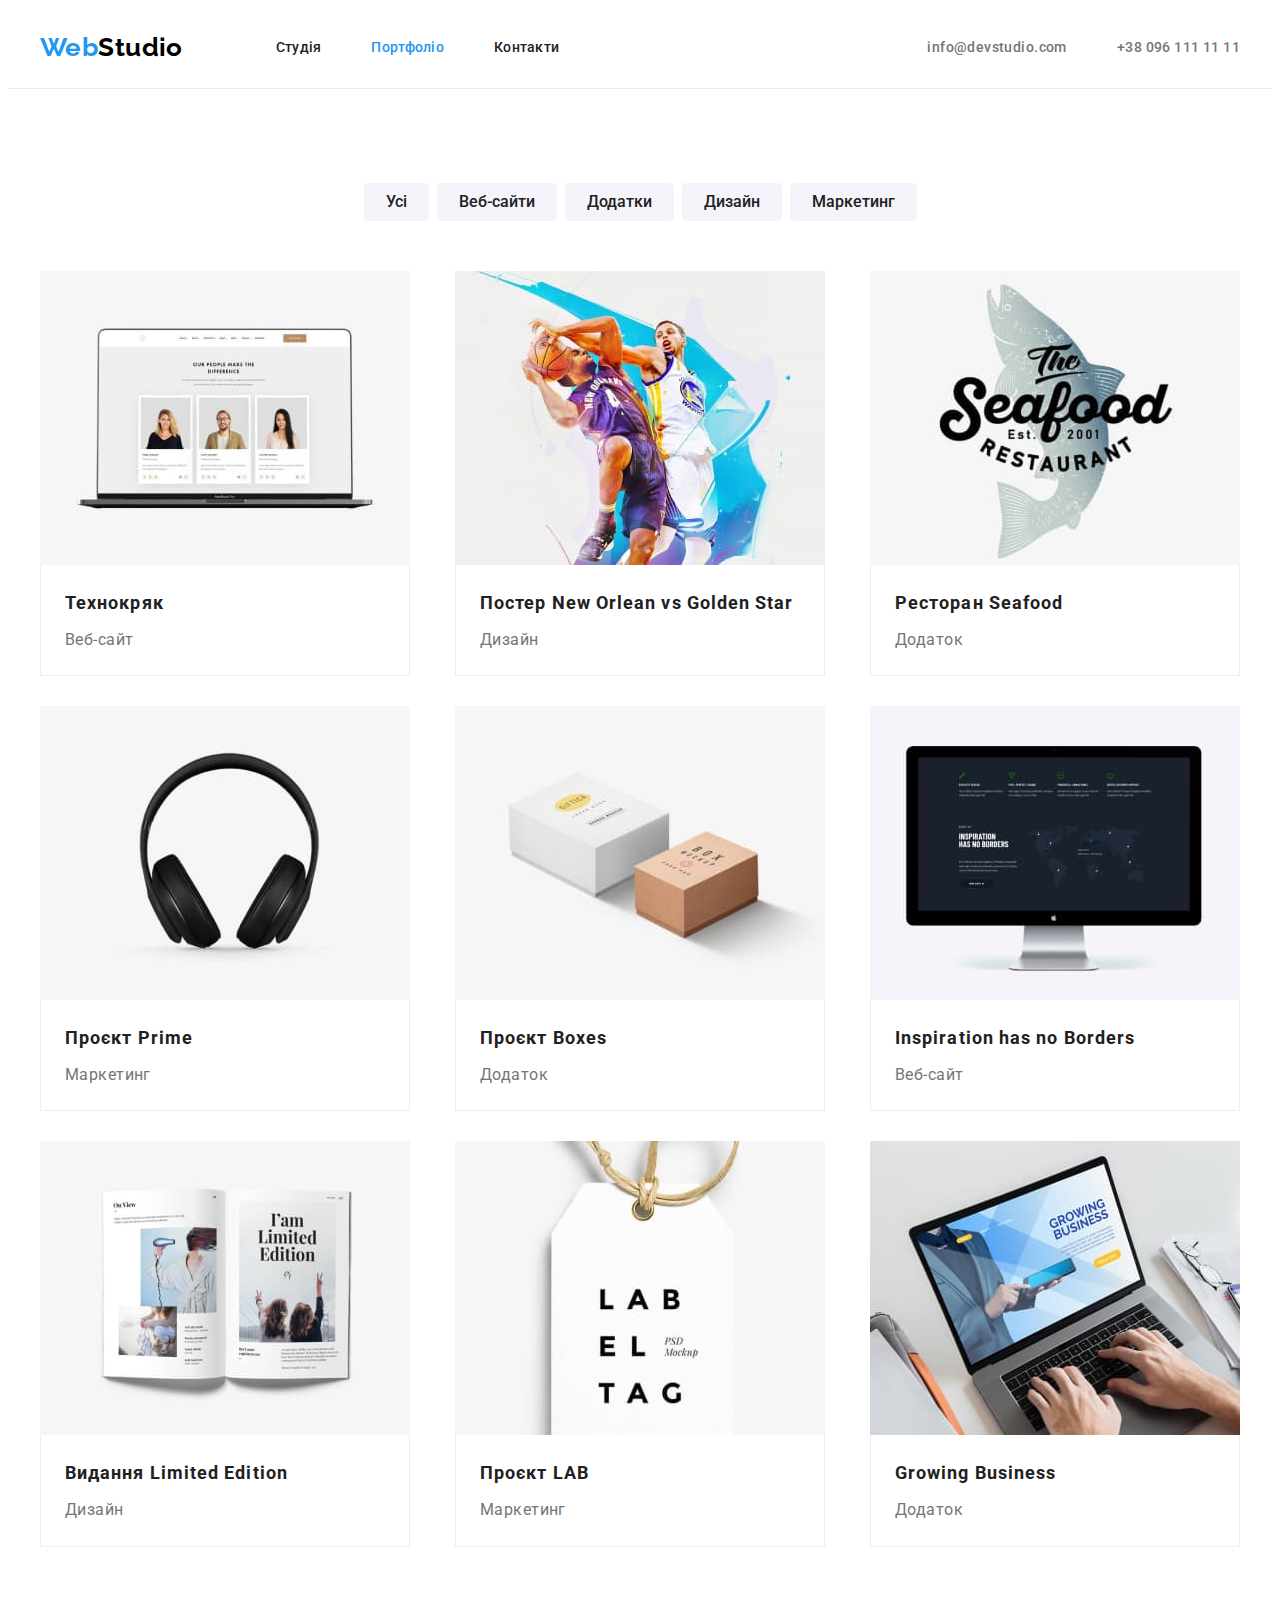
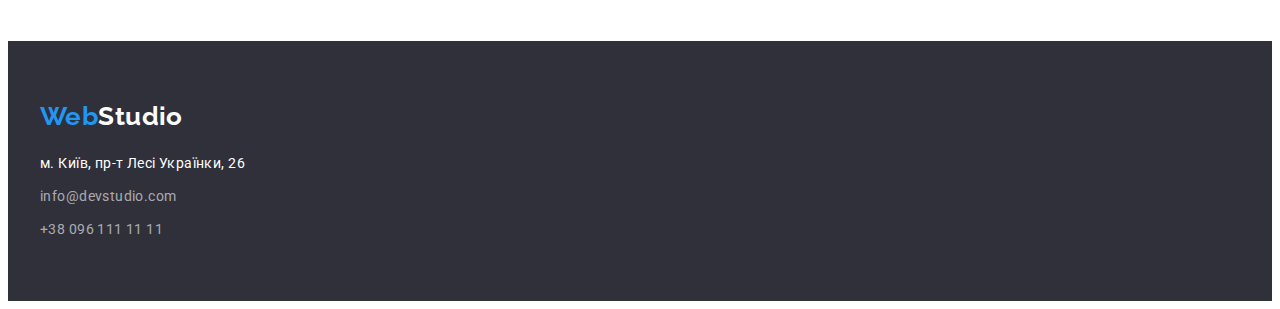
==== portfolio.html @ f6a39362 "Initial commit" ====
<!DOCTYPE html>
<html lang="uk">
<head>
    <meta charset="UTF-8">
    <meta http-equiv="X-UA-Compatible" content="IE=edge">
    <meta name="viewport" content="width=device-width, initial-scale=1.0">
    <title>Portfolio</title>
    <link rel="preconnect" href="https://fonts.googleapis.com">
    <link rel="preconnect" href="https://fonts.gstatic.com" crossorigin>
    <link href="https://fonts.googleapis.com/css2?family=Raleway:wght@700&family=Roboto:wght@400;500;700;900&display=swap"
          rel="stylesheet">
    <link rel="stylesheet" href="https://cdnjs.cloudflare.com/ajax/libs/modern-normalize/1.1.0/modern-normalize.min.css"
          integrity="sha512-wpPYUAdjBVSE4KJnH1VR1HeZfpl1ub8YT/NKx4PuQ5NmX2tKuGu6U/JRp5y+Y8XG2tV+wKQpNHVUX03MfMFn9Q=="
          crossorigin="anonymous" referrerpolicy="no-referrer" />
    <link rel="stylesheet" href="styles/styles.css">
</head>
<body>

    <!-- Шапка -->
    <header class="header">
        <div class="container header-container">
            <nav class="main-nav">
                <a class="nav-link links" href="./index.html">Web<span class="nav-logo">Studio</span></a>
                <ul class="list nav-list">
                    <li class="list-item">
                        <a class="item-link links" href="./index.html">Студія</a>
                    </li>
                    <li class="list-item">
                        <a class="item-link links" href="./portfolio.html"><span class="link-blue">Портфоліо</span></a>
                    </li>
                    <li class="list-item">
                        <a class="item-link links" href="">Контакти</a>
                    </li>
                </ul>
            </nav>
            <ul class="list header-contact">
                <li class="item-contacts">
                    <a class="contacts links" href="mailto:info@devstudio.com">info@devstudio.com</a>
                </li>
                <li class="item-contacts">
                    <a class="contacts links" href="tel:+380961111111">+38 096 111 11 11</a>
                </li>
            </ul>
        </div>
    </header>
    <main>
        <!-- Портфоліо -->
        <section class="section">
            <div class="container">
            <h1 class="hidden-title">Портфоліо</h1>
            <ul class="items-btn list">
                <li class="item-btn"><button type="button" class="btn-portfolio">Усі</button></li>
                <li class="item-btn"><button type="button" class="btn-portfolio">Веб-сайти</button></li>
                <li class="item-btn"><button type="button" class="btn-portfolio">Додатки</button></li>
                <li class="item-btn"><button type="button" class="btn-portfolio">Дизайн</button></li>
                <li class="item-btn"><button type="button" class="btn-portfolio">Маркетинг</button></li>
            </ul>
            <!-- Приклади робіт -->
            <ul class="items-portfolio list">
                <li class="portfolio-item">
                    <a class="link-portfolio links" href="#">
                     <img class="img-portfolio" src="./images/portfolio/img.jpg" alt="На ноутбуці відкритий веб-сайт, з працівниками" width="370">
                     <div class="container-portfolio">
                     <h2 class="title-portfolio">Технокряк</h2>
                     <p class="text-portfolio">Веб-сайт</p>
                     </div>
                    </a> 
                </li>
                <li class="portfolio-item">
                    <a class="link-portfolio links" href="#">
                     <img class="img-portfolio" src="./images/portfolio/img-1.jpg" alt="Два баскетболиста" width="370">
                     <div class="container-portfolio">
                         <h2 class="title-portfolio">Постер New Orlean vs Golden Star</h2>
                         <p class="text-portfolio">Дизайн</p>
                     </div>
                    </a>
                </li>
                <li class="portfolio-item">
                    <a class="link-portfolio links" href="#">
                     <img class="img-portfolio" src="./images/portfolio/img-2.jpg" alt="Логотип ресторана у вигляди риби"  width="370">
                     <div class="container-portfolio">
                     <h2 class="title-portfolio">Ресторан Seafood</h2>
                     <p class="text-portfolio">Додаток</p>
                     </div>
                    </a>
                </li>
                <li class="portfolio-item">
                    <a class="link-portfolio links" href="#">
                     <img class="img-portfolio" src="./images/portfolio/img-3.jpg" alt="Навушники" width="370">
                     <div class="container-portfolio">
                     <h2 class="title-portfolio">Проєкт Prime</h2>
                     <p class="text-portfolio">Маркетинг</p>
                     </div>
                    </a>
                </li>
                <li class="portfolio-item">
                    <a class="link-portfolio links" href="#">
                     <img class="img-portfolio" src="./images/portfolio/img-4.jpg" alt="Біла і коричнева коробочка" width="370">
                     <div class="container-portfolio">
                     <h2 class="title-portfolio">Проєкт Boxes</h2>
                     <p class="text-portfolio">Додаток</p>
                     </div>
                    </a>
                </li>
                <li class="portfolio-item">
                    <a class="link-portfolio links" href="#">
                     <img class="img-portfolio" src="./images/portfolio/img-5.jpg" alt="Монітор комп'ютера" width="370">
                     <div class="container-portfolio">
                     <h2 class="title-portfolio">Inspiration has no Borders</h2>
                     <p class="text-portfolio">Веб-сайт</p>
                     </div>
                    </a> 
                </li>
                <li class="portfolio-item">
                    <a class="link-portfolio links" href="#">
                     <img class="img-portfolio" src="./images/portfolio/img-6.jpg" alt="Розгорнутий журнал з жінками з довгим волоссям" width="370">
                     <div class="container-portfolio">
                     <h2 class="title-portfolio">Видання Limited Edition</h2>
                     <p class="text-portfolio">Дизайн</p>
                     </div>
                    </a>
                </li>
                <li class="portfolio-item">
                    <a class="link-portfolio links" href="#">
                     <img class="img-portfolio" src="./images/portfolio/img-7.jpg" alt="Бірка з текстом" width="370">
                     <div class="container-portfolio">
                     <h2 class="title-portfolio">Проєкт LAB</h2>
                     <p class="text-portfolio">Маркетинг</p>
                     </div>
                    </a> 
                </li>
                <li class="portfolio-item">
                    <a class="link-portfolio links" href="#">
                     <img class="img-portfolio" src="./images/portfolio/img-8.jpg" alt="Чоловік набирає текст на ноутбуці" width="370">
                     <div class="container-portfolio">
                     <h2 class="title-portfolio">Growing Business</h2>
                     <p class="text-portfolio">Додаток</p>
                     </div>
                    </a>
                </li>
            </ul>
            </div>
        </section>
    </main>
    <!-- Підвал -->
    <footer class="footer">
        <div class="container footer-container">
            <a class="footer-link links" href="./index.html">Web<span class="logo-footer">Studio</span></a>
            <address class="address-footer">
                <ul class="items-footer list">
                    <li class="footer-item"><a class="link-footer address links"
                            href="https://goo.gl/maps/535pKmFVqk2q9P2UA">м. Київ, пр-т Лесі Українки, 26</a></li>
                    <li class="footer-item"><a class="link-footer links"
                            href="mailto:info@devstudio.com">info@devstudio.com</a></li>
                    <li class="footer-item"><a class="link-footer links" href="tel:+380961111111">+38 096 111 11 11</a></li>
                </ul>
            </address>
        </div>
    </footer>
</body>
</html>
---- styles/styles.css ----
:root {
      /* Color */
    --primary-text-color:#212121;
    --secondary-text-color:#757575;
    --blue-text-color:#2196F3;
    --white-text-color:#FFFFFF;
    --logo-text-color: #000000;
   
     /* Background-color */
    --primary-backg-color: #FFFFFF;
    --secondary-back-color: #2F303A;
    --button-backg-color: #2196F3;
    --background-color: #F5F4FA;
}

body {
font-family: 'Roboto',
sans-serif;
    font-size: 14px;
    letter-spacing: 0.03em;
    color: var(--primary-text-color);
}
.container {
    width: 1200px;
    padding-left: 15px;
    padding-right: 15px;
    margin-left: auto;
    margin-right: auto;
    /* outline: 2px solid red;
    outline-offset: -2px; */
}
img {
    display: block;
    max-width: 100%;
    height: auto;
}
.list {
    list-style: none;
    padding: 0;
    margin: 0;
}
.links {
    text-decoration: none;
}
.hidden-title {
    position: absolute;
    width: 1px;
    height: 1px;
    margin: -1px;
    border: 0;
    padding: 0;
    white-space: nowrap;
    clip-path: inset(100%);
    clip: rect(0 0 0 0);
    overflow: hidden;
}
h1, h2, h3, p {
    margin-top: 0;
    margin-bottom: 0;
}
 
.section {
    padding-top: 94px;
    padding-bottom: 94px;
}

/* Шапка */

.header {
    border-bottom: 1px solid #ECECEC;      
}
.header-container {
    display: flex;
    align-items: center;
}
.main-nav {
    display: flex;
    align-items: center;
    gap: 93px;
}
.nav-list {
    display: flex;
    gap: 50px;
    align-items: center;
}
.header-contact {
    display: flex;
    gap: 50px;
    margin-left: auto;
}

.nav-link {
    padding-top: 24px;
    padding-bottom: 25px;

    color: var(--blue-text-color);
    font-family: 'Raleway';
    font-weight: 700;
    font-size: 26px;
    line-height: 1.19;
}
.nav-logo {
    color: var(--logo-text-color);
}
.link-blue {
    color: var(--blue-text-color);
}

.item-link {
    padding-top: 32px;
    padding-bottom: 32px;

    color: var(--primary-text-color);
    font-weight: 500;
    line-height: 1.14;
    letter-spacing: 0.02em;
}
.item-link:hover,
.item-link:focus {
    color: var(--blue-text-color);
}
.contacts {
    color: var(--secondary-text-color);
    font-weight: 500;
    line-height: 1.14;
}
.contacts:hover,
.contacts:focus {
    color: var(--blue-text-color);
}
/* Основний контент index.html */

.sections {
    padding-top: 200px;
    padding-bottom: 200px;

    background-color: var(--secondary-back-color);
}
.title {
    margin-bottom: 30px;
    margin-left: auto;
    margin-right: auto;
    width: 696px;

    color: var(--white-text-color);
    font-weight: 900;
    font-size: 44px;
    line-height: 1.36;
    text-align: center;
    letter-spacing: 0.06em;
    text-transform: uppercase;
}
.button {
    display: block;
    margin: 0 auto;
    padding: 10px 32px;

    color: var(--white-text-color);
    background-color: var(--button-backg-color);
    box-shadow: 0px 4px 4px rgba(0, 0, 0, 0.15);
    border-radius: 4px;
    cursor: pointer;
    border: none;
    font-family: 'Roboto';  
    font-weight: 700;
    font-size: 16px;
    line-height: 1.87;
    letter-spacing: 0.06em;
}
/* Особливасті */

.features-list {
    display: flex;
    gap: 30px;
}
.title-features {
    margin-bottom: 10px;

    font-weight: 700;
    font-size: 14px;
    line-height: 1.14;
    text-transform: uppercase;
    }
.subtitle-features {
    color: var(--secondary-text-color);
    font-style: normal;
    line-height: 1.71;
}
/* Робочий процес */

.section-work-process {
    padding-top: 0px;
}

.list-work-process {
    display: flex;
    gap: 30px;
    justify-content: space-between;
}

.subject,
.subject-team {
    margin-bottom: 50px;

    font-weight: 700;
    font-size: 36px;
    line-height: 1.17;
    text-align: center;
}
/* Наша команда */

.list-team {
    display: flex;
    gap: 30px;
    justify-content: space-between;
}
.picture-team {
    margin-bottom: 30px;
}
.section-team {
    background-color: var(--background-color);
}
.item-team {
    background-color: var(--primary-backg-color);
    box-shadow: 0px 1px 3px rgba(0, 0, 0, 0.12), 0px 1px 1px rgba(0, 0, 0, 0.14), 0px 2px 1px rgba(0, 0, 0, 0.2);
    border-radius: 0px 0px 4px 4px;
}
.title-team {
    margin-bottom: 10px;

    font-weight: 500;
    font-size: 16px;
    line-height: 1.19;
    text-align: center;
}
.subtitle-team {
    margin-bottom: 30px;

    color: var(--secondary-text-color);
    font-size: 16px;
    line-height: 1.19;
    text-align: center;
}

/* Основний контент portfolio.html */

.container-portfolio {
    padding: 20px 24px;
    border-left: 1px solid #EEEEEE;
    border-right: 1px solid #EEEEEE;
    border-bottom: 1px solid #EEEEEE;
}
.items-btn {
    display: flex;
    justify-content: center;
    gap: 8px;
    margin-bottom: 50px;
}
.items-portfolio {
    display: flex;
    flex-wrap: wrap;
    justify-content: space-between;
    gap: 30px;
}
.btn-portfolio {
    padding: 6px 22px;

    color: var(--primary-text-color);
    background-color: var(--background-color);
    font-family: 'Roboto';
    font-weight: 500;
    font-size: 16px;
    line-height: 1.6;
    border-radius: 4px;
    cursor: pointer;
    border: none;
}
.btn-portfolio:hover,
.btn-portfolio:focus {
    color: var(--white-text-color);
    background-color: var(--button-backg-color);
}
.title-portfolio {
    margin-bottom: 4px;

    color: var(--primary-text-color);
    font-weight: 700;
    font-size: 18px;
    line-height: 2;
    letter-spacing: 0.06em;
}
.text-portfolio {
    color: var(--secondary-text-color);
    font-size: 16px;
    line-height: 1.9;
}
.portfolio-item {
    background-color: var(--primary-backg-color);
}

 /* Підвал */

 .items-footer {
     margin-top: 20px;
 }
 .footer-item:not(:last-child) {
     margin-bottom: 9px;
 }
.footer {
    background-color: var(--secondary-back-color);
    padding-top: 60px;
    padding-bottom: 60px;
}

.footer-link {
    color: var(--blue-text-color);
    font-family: 'Raleway';
    font-weight: 700;
    font-size: 26px;
    line-height: 1.19;
}
.logo-footer {
    color: var(--white-text-color);
}
.link-footer {
    color: rgba(255, 255, 255, 0.6);
    font-style: normal;
    line-height: 1.71;
}
.link-footer:hover,
.link-footer:focus {
    color: var(--blue-text-color);
}
.address {
    color: var(--white-text-color);
}
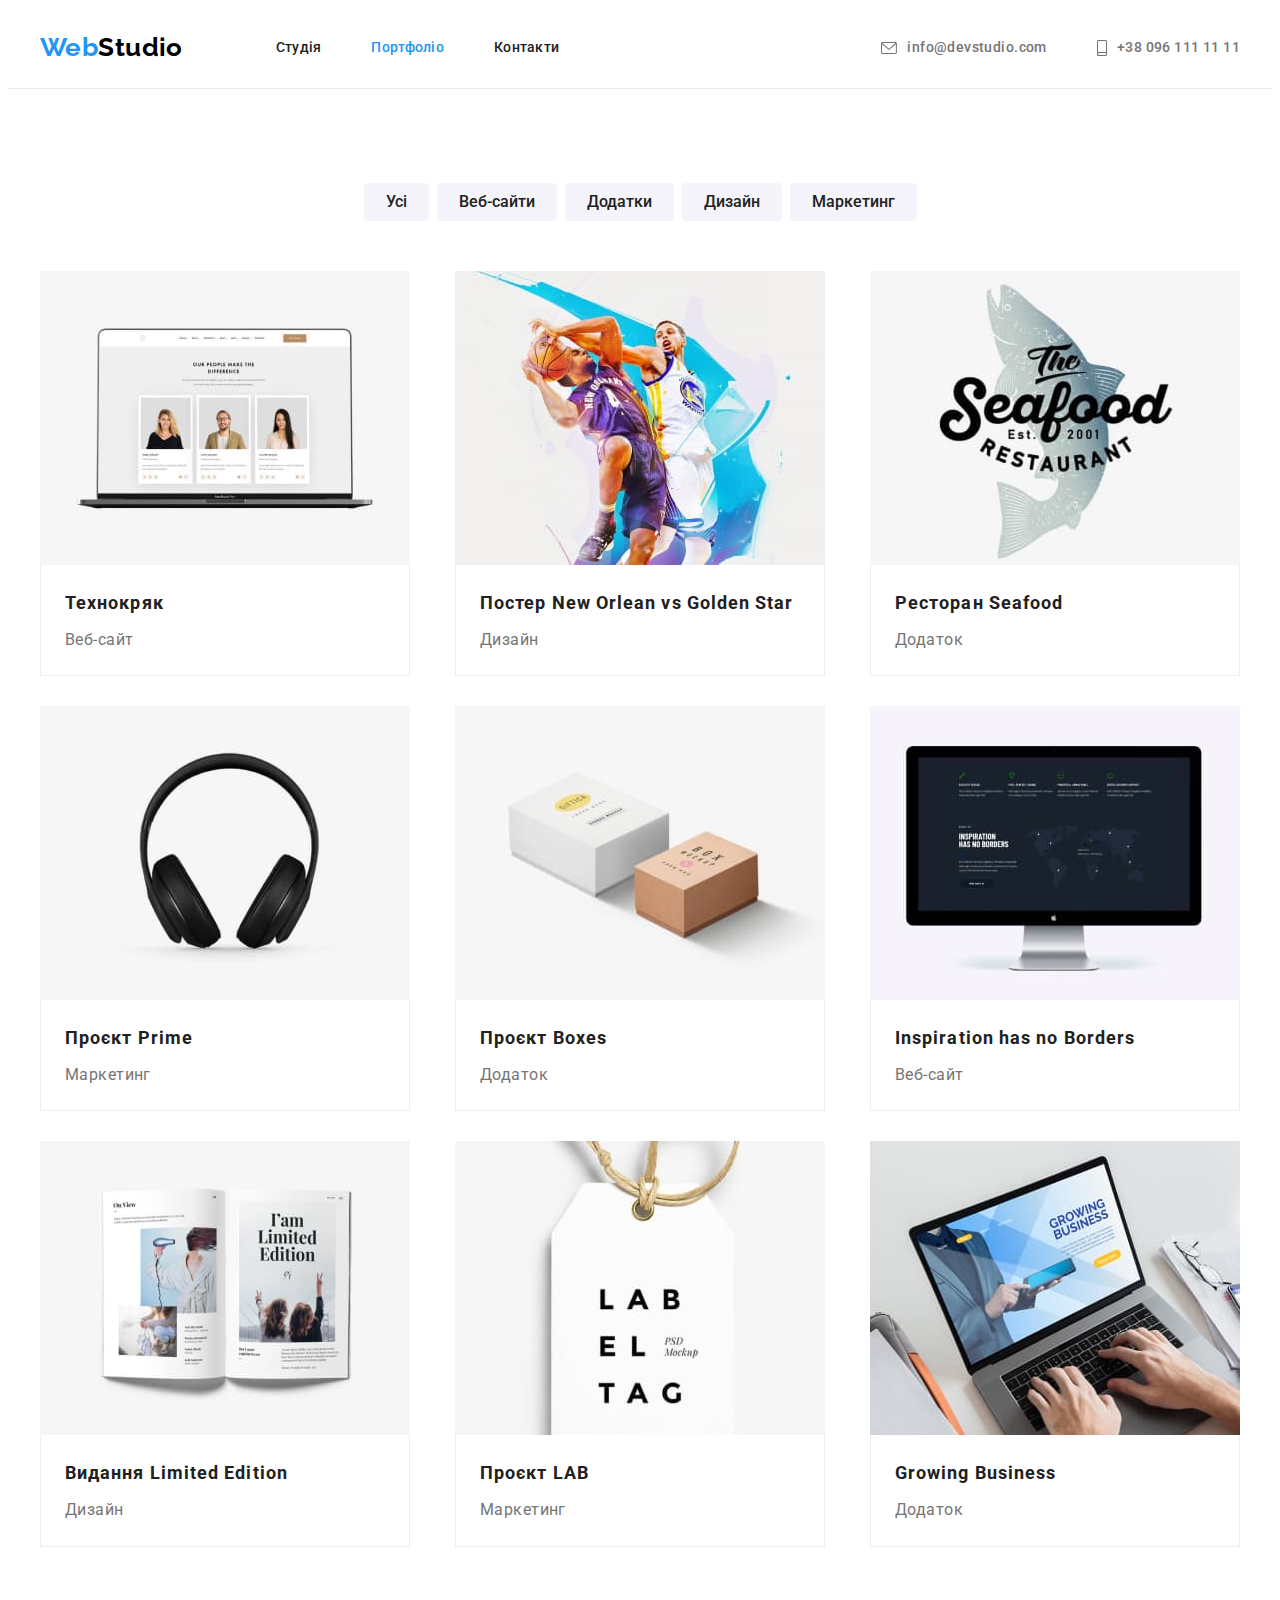
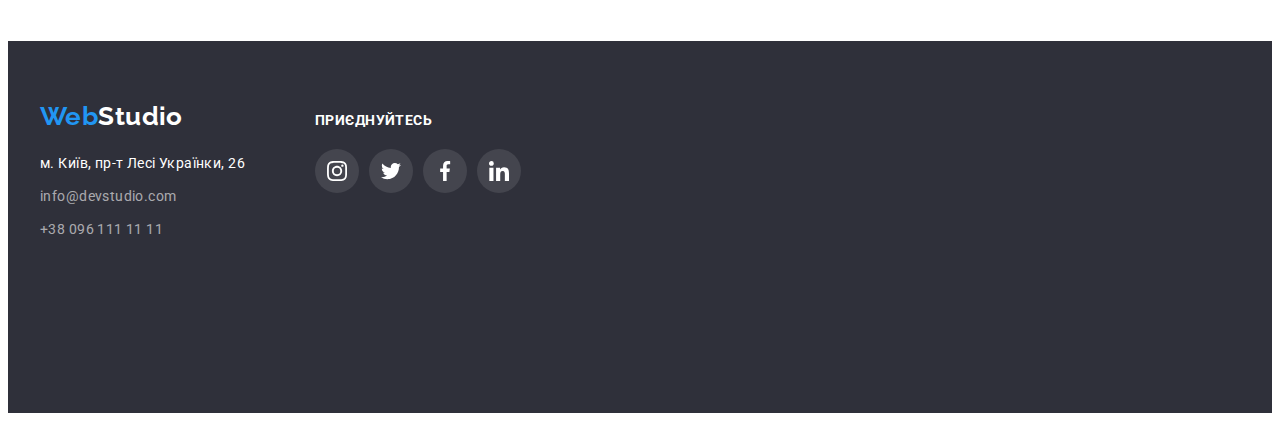
==== commit 47701585: "готове-hw4" ====
--- a/portfolio.html
+++ b/portfolio.html
@@ -35,10 +35,20 @@
             </nav>
             <ul class="list header-contact">
                 <li class="item-contacts">
-                    <a class="contacts links" href="mailto:info@devstudio.com">info@devstudio.com</a>
+                    <a class="contacts links" href="mailto:info@devstudio.com">
+                        <svg class="contact-icon" width="16" height="12">
+                            <use href="./images/icons/icons.svg#envelope"></use>
+                        </svg>
+                        info@devstudio.com
+                    </a>
                 </li>
                 <li class="item-contacts">
-                    <a class="contacts links" href="tel:+380961111111">+38 096 111 11 11</a>
+                    <a class="contacts links" href="tel:+380961111111">
+                        <svg class="contact-icon" width="10" height="16">
+                            <use href="./images/icons/icons.svg#smartphone"></use>
+                        </svg>
+                        +38 096 111 11 11
+                    </a>
                 </li>
             </ul>
         </div>
@@ -144,17 +154,59 @@
     </main>
     <!-- Підвал -->
     <footer class="footer">
-        <div class="container footer-container">
-            <a class="footer-link links" href="./index.html">Web<span class="logo-footer">Studio</span></a>
-            <address class="address-footer">
-                <ul class="items-footer list">
-                    <li class="footer-item"><a class="link-footer address links"
-                            href="https://goo.gl/maps/535pKmFVqk2q9P2UA">м. Київ, пр-т Лесі Українки, 26</a></li>
-                    <li class="footer-item"><a class="link-footer links"
-                            href="mailto:info@devstudio.com">info@devstudio.com</a></li>
-                    <li class="footer-item"><a class="link-footer links" href="tel:+380961111111">+38 096 111 11 11</a></li>
-                </ul>
-            </address>
+        <div class="container">
+            <div class="container-unifying">
+                <div class="footer-container">
+                    <a class="footer-link links" href="./index.html">Web<span class="logo-footer">Studio</span></a>
+                    <address class="address-footer">
+                        <ul class="items-footer list">
+                            <li class="footer-item"><a class="link-footer address links"
+                                    href="https://goo.gl/maps/535pKmFVqk2q9P2UA">м. Київ, пр-т Лесі Українки, 26</a></li>
+                            <li class="footer-item"><a class="link-footer links"
+                                    href="mailto:info@devstudio.com">info@devstudio.com</a></li>
+                            <li class="footer-item"><a class="link-footer links" href="tel:+380961111111">+38 096 111 11
+                                    11</a></li>
+                        </ul>
+                    </address>
+                </div>
+                <div class="icon-footer-container">
+                    <p class="text-footer">приєднуйтесь</p>
+                    <ul class="list footer-list-icon">
+                        <li class="footer-item-icon">
+                            <a class="link link-footer-icon" href="https://instagram.com" target="_blank"
+                                rel="noopener noreferrer" aria-label="Instagram">
+                                <svg class="footer-socials-icon" width="20" height="20">
+                                    <use href="./images/icons/icons.svg#instagram"></use>
+                                </svg>
+                            </a>
+                        </li>
+                        <li class="footer-item-icon">
+                            <a class="link link-footer-icon" href="https://twitter.com" aria-label="Twitter" target="_blank"
+                                rel="noopener noreferrer">
+                                <svg class="footer-socials-icon" width="20" height="20">
+                                    <use href="./images/icons/icons.svg#twitter"></use>
+                                </svg>
+                            </a>
+                        </li>
+                        <li class="footer-item-icon">
+                            <a class="link link-footer-icon" href="https://facebook.com" aria-label="Facebook"
+                                target="_blank" rel="noopener noreferrer">
+                                <svg class="footer-socials-icon" width="20" height="20">
+                                    <use href="./images/icons/icons.svg#facebook"></use>
+                                </svg>
+                            </a>
+                        </li>
+                        <li class="footer-item-icon">
+                            <a class="link link-footer-icon" href="https://linkedin.com" aria-label="LinkedIn"
+                                target="_blank" rel="noopener noreferrer">
+                                <svg class="footer-socials-icon" width="20" height="20">
+                                    <use href="./images/icons/icons.svg#linkedin"></use>
+                                </svg>
+                            </a>
+                        </li>
+                    </ul>
+                </div>
+            </div>
         </div>
     </footer>
 </body>
--- a/styles/styles.css
+++ b/styles/styles.css
@@ -6,6 +6,7 @@
     --blue-text-color:#2196F3;
     --white-text-color:#FFFFFF;
     --logo-text-color: #000000;
+    --icon-text-color:#AFB1B8;
    
      /* Background-color */
     --primary-backg-color: #FFFFFF;
@@ -121,20 +122,38 @@
     color: var(--blue-text-color);
 }
 .contacts {
+    display: flex;
+    align-items: center;
+    gap: 10px;
+
     color: var(--secondary-text-color);
     font-weight: 500;
     line-height: 1.14;
 }
-.contacts:hover,
-.contacts:focus {
-    color: var(--blue-text-color);
-}
+.contacts:hover:hover,
+.contacts:hover:focus {
+    color: var(--blue-text-color);
+}
+.contact-icon {
+    fill: currentColor;
+}
+
 /* Основний контент index.html */
 
 .sections {
+    max-width: 1600px;
+    height: 600px;
+    margin-left: auto;
+    margin-right: auto;
+    background-image: linear-gradient(to right, rgba(47, 48, 58, 0.4),
+     rgba(47, 48, 58, 0.4)),
+     url(../images/icons/Img.jpg);
+    background-repeat: no-repeat;
+    background-size: cover;
+    background-position: center;
+     
     padding-top: 200px;
     padding-bottom: 200px;
-
     background-color: var(--secondary-back-color);
 }
 .title {
@@ -187,6 +206,19 @@
     font-style: normal;
     line-height: 1.71;
 }
+
+.icon-features {
+    display: flex;
+    justify-content: center;
+    align-items: center;
+    background-color: var(--background-color);
+    border-radius: 4px;
+    width: 270px;
+    height: 120px;
+    margin-bottom: 30px;
+}
+
+
 /* Робочий процес */
 
 .section-work-process {
@@ -235,13 +267,72 @@
     text-align: center;
 }
 .subtitle-team {
-    margin-bottom: 30px;
+    margin-bottom: 16px;
 
     color: var(--secondary-text-color);
     font-size: 16px;
     line-height: 1.19;
     text-align: center;
 }
+
+.icon-team-list {
+    display: flex;
+    justify-content: center;
+    gap: 10px;
+    margin-bottom: 30px;
+}
+.link-team-icon {
+    display: flex;
+    align-items: center;
+    justify-content: center;
+    width: 44px;
+    height: 44px;
+    border-radius: 50%;
+    color: var(--icon-text-color);
+    background-color: var(--primary-backg-color);
+}
+.socials-icon {
+    fill: currentColor;
+}
+.link-team-icon:hover,
+.link-team-icon:focus {
+    color: var(--white-text-color);
+    background-color: var(--blue-text-color);
+}
+/* Постійні клієнти */
+
+.title-clients {
+    font-style: normal;
+    font-weight: 700;
+    font-size: 36px;
+    line-height: 1.16;
+    text-align: center;
+    margin-bottom: 50px;
+}
+.icon-clients-list {
+    display: flex;
+    justify-content: center;
+    gap: 30px;
+}
+.link-clients-icon {
+    display: flex;
+    align-items: center;
+    justify-content: center;
+    width: 170px;
+    height: 92px;
+    border: 1px solid;
+    border-radius: 4px;
+    color: var(--icon-text-color);
+    background-color: var(--primary-backg-color);
+}
+.logo-icon {
+    fill: currentColor;
+}
+.link-clients-icon:hover,
+.link-clients-icon:focus {
+    color: var(--button-backg-color);
+}
+
 
 /* Основний контент portfolio.html */
 
@@ -280,6 +371,7 @@
 .btn-portfolio:focus {
     color: var(--white-text-color);
     background-color: var(--button-backg-color);
+    box-shadow: 0px 3px 1px rgba(0, 0, 0, 0.1), 0px 1px 2px rgba(0, 0, 0, 0.08), 0px 2px 2px rgba(0, 0, 0, 0.12);
 }
 .title-portfolio {
     margin-bottom: 4px;
@@ -295,8 +387,8 @@
     font-size: 16px;
     line-height: 1.9;
 }
-.portfolio-item {
-    background-color: var(--primary-backg-color);
+.portfolio-item:hover {
+    box-shadow: 0px 1px 1px rgba(0, 0, 0, 0.12), 0px 4px 4px rgba(0, 0, 0, 0.06), 1px 4px 6px rgba(0, 0, 0, 0.16);
 }
 
  /* Підвал */
@@ -308,11 +400,13 @@
      margin-bottom: 9px;
  }
 .footer {
+    max-width: 1600px;
+    height: 252px;
+
     background-color: var(--secondary-back-color);
     padding-top: 60px;
     padding-bottom: 60px;
 }
-
 .footer-link {
     color: var(--blue-text-color);
     font-family: 'Raleway';
@@ -334,4 +428,41 @@
 }
 .address {
     color: var(--white-text-color);
+}
+
+.text-footer {
+    margin-bottom: 20px;
+    font-weight: 700;
+    line-height: 1.14;
+    text-transform: uppercase;
+    color: var(--white-text-color);
+}
+.footer-list-icon {
+    display: flex;
+    gap: 10px;
+}
+.container-unifying {
+    display: flex;
+    align-items: baseline;
+    gap: 70px;
+}
+
+/* icon контейнер */
+.link-footer-icon {
+    display: flex;
+    align-items: center;
+    justify-content: center;
+    width: 44px;
+    height: 44px;
+    border-radius: 50%;
+    color: var(--white-text-color);
+    background-color: rgba(255, 255, 255, 0.1);
+}
+.footer-socials-icon {
+    fill: currentColor;
+}
+.link-footer-icon:hover,
+.link-footer-icon:focus {
+    color: var(--white-text-color);
+    background-color: var(--blue-text-color);
 }